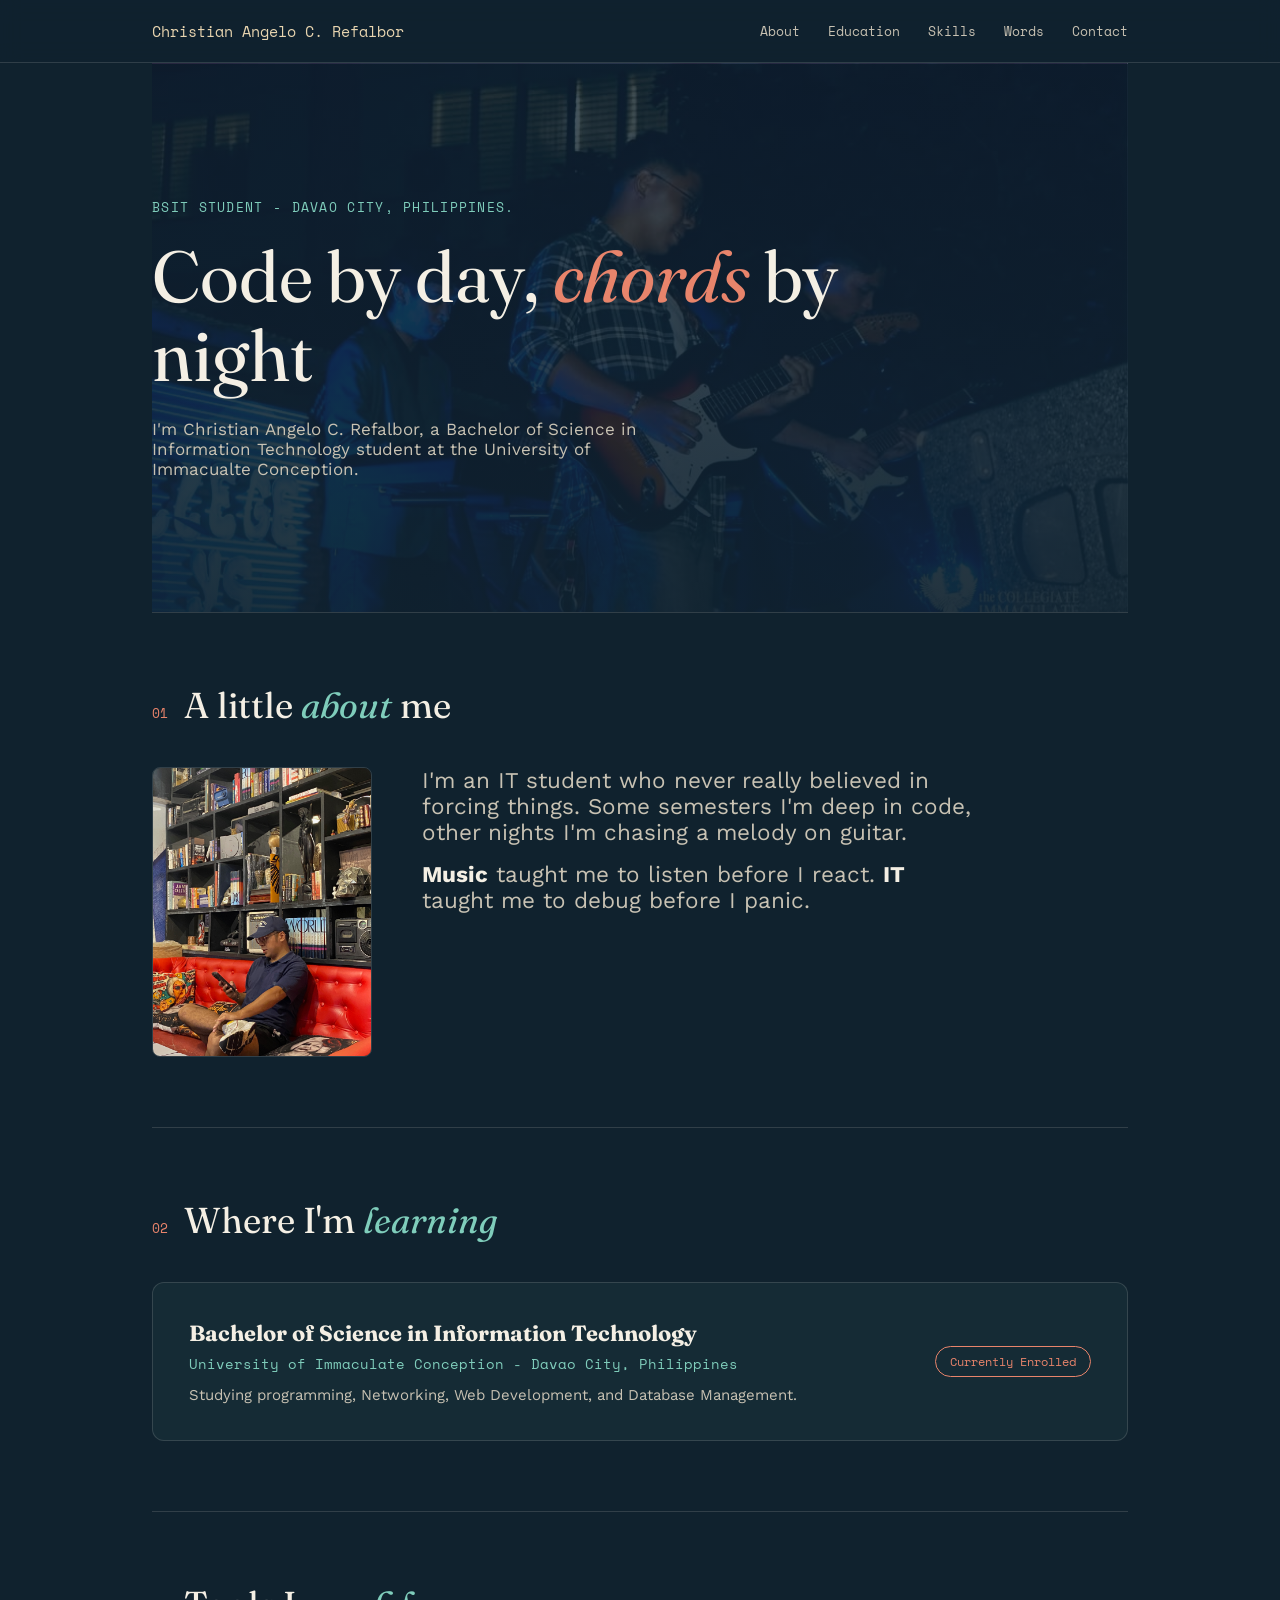
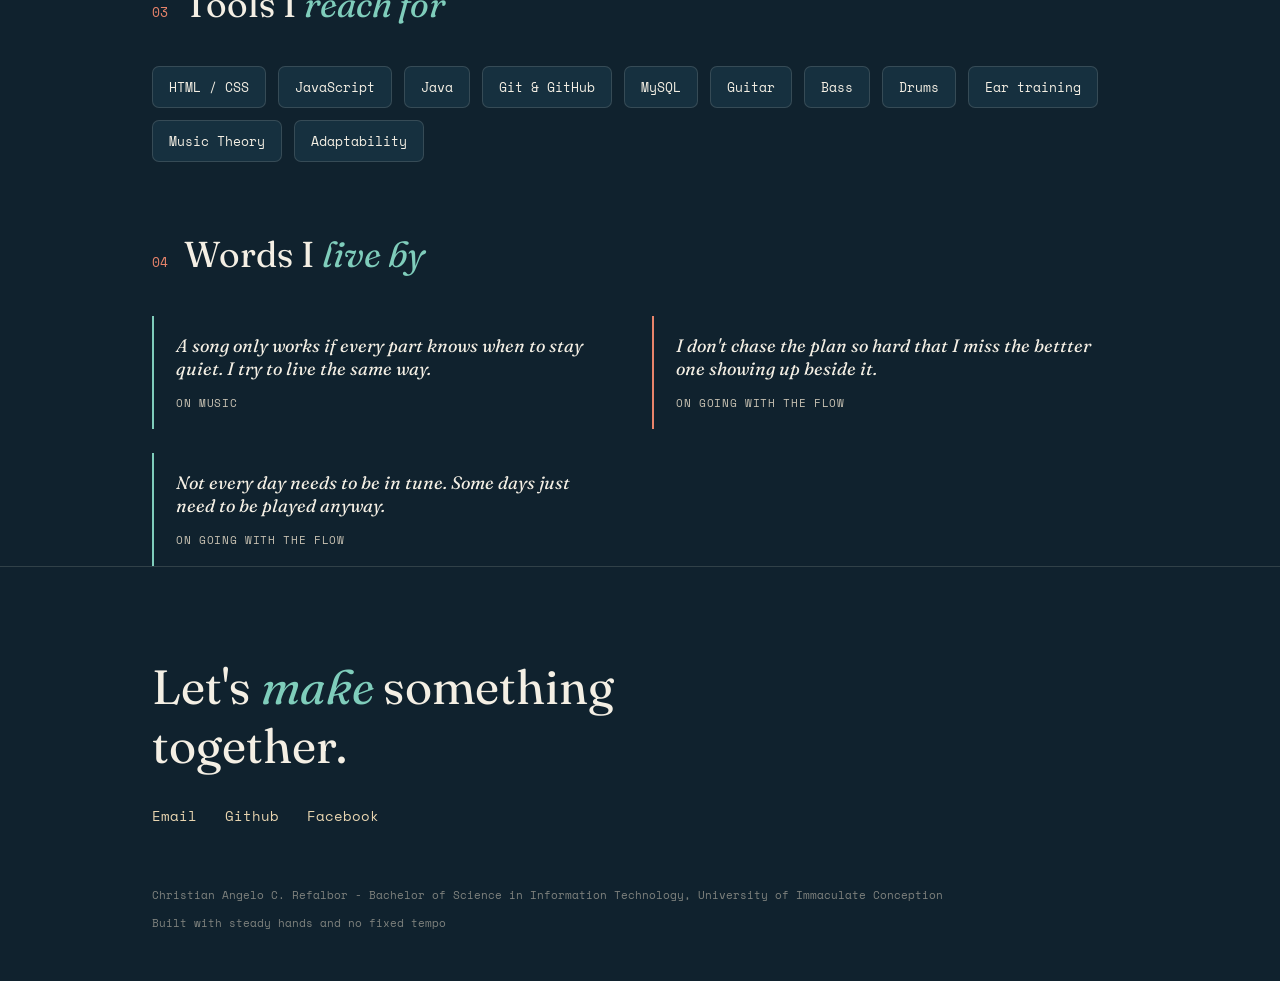
==== Portfolio/index.html @ e549c255 "edit" ====
<!DOCTYPE html>
<html lang="en">
    <head>
        <meta charset="UTF-8">
        <meta name="viewport" content="width=device-width, initial-scale=1.0">
        <title>My Portfolio</title>
        <link rel="preconnect" href="https://fonts.googleapis.com">
        <link rel="preconnect" href="https://fonts.gstatic.com" crossorigin>
        <link href="https://fonts.googleapis.com/css2?family=Fraunces:ital,opsz,wght@0,9..144,400;0,9..144,600;1,9..144,500&family=Space+Mono:wght@400;700&family=Work+Sans:wght@300;400;500;600&display=swap" rel="stylesheet">
        <link rel="stylesheet" href="style.css">
    </head>
    <body>
    <header>
        <nav>
            <div class="logo">Christian Angelo C. Refalbor</div>
            <div class="navlinks">
                <a href="#about">About</a>
                <a href="#education">Education</a>
                <a href="#skills">Skills</a>
                <a href="#words">Words</a>
                <a href="#contact">Contact</a>
            </div>
        </nav>

    </header>
    <main class="wrap">
        <section class="hero">
            <p class="eyebrow"> BSIT Student - Davao City, Philippines.</p>
            <h1> Code by day, <em>chords</em> by night</h1>
            <p class="hero-sub">I'm Christian Angelo C. Refalbor, a Bachelor of Science in Information Technology student at the University of Immacualte Conception.</p>
            </section>
            <section id="about">
                <div class="section-head">
                    <span class="section-num">01</span>
                    <h2 class="section-title">A little <em>about</em> me</h2>
                </div>
                <div class="about-grid">
                    <img class="portrait" src="images/profile.jpeg" alt="Photo of Christian">
                    <div class="about-text">
                        <p>I'm an IT student who never really believed in forcing things. Some semesters I'm deep in code, other nights I'm chasing a melody on guitar.</p>
                        <p><strong>Music</strong> taught me to listen before I react. <strong>IT</strong> taught me to debug before I panic.</p>
                    </div>
                </div>
            </section>
            <section id="education">
                <div class="section-head">
                    <span class="section-num">02</span>
                    <h2 class="section-title">Where I'm <em>learning</em></h2>
                </div>
                <div class="edu-card">
                    <div>
                        <h3> Bachelor of Science in Information Technology</h3>
                        <div class="school">University of Immaculate Conception - Davao City, Philippines</div>
                        <p> Studying programming, Networking, Web Development, and Database Management.</p>
                    </div>
                    <span class="edu-status">Currently Enrolled</span>
                </div>
            </section>
            <section id="skills">
                <div class="section-head">
                    <span class="section-num">03</span>
                    <h2 class="section-title">Tools I <em>reach for</em></h2>
                </div>
                <div class="skills">
                    <span class="skill-chip">HTML / CSS</span>
                    <span class="skill-chip">JavaScript</span>
                    <span class="skill-chip">Java</span>
                    <span class="skill-chip">Git &amp; GitHub</span>
                    <span class="skill-chip">MySQL</span>
                    <span class="skill-chip">Guitar</span>
                    <span class="skill-chip">Bass</span>
                    <span class="skill-chip">Drums</span>
                    <span class="skill-chip">Ear training</span>
                    <span class="skill-chip">Music Theory</span>
                    <span class="skill-chip">Adaptability</span>
                </div>
            </section>
            <id="words">
                <div class="section-head">
                    <span class="section-num">04</span>
                    <h2 class="section-title">Words I <em>live by</em></h2>
                </div>
                <div class="quotes-grid">
                    <div class="quote-card">
                    <p class="quote-text">A song only works if every part knows when to stay quiet. I try to live the same way.</p>
                    <span class="tag">on music</span>
                    </div>
                    <div class="quote-card">
                        <p class="quote-text"> I don't chase the plan so hard that I miss the bettter one showing up beside it.</p>
                        <span class="tag">on going with the flow</span>
                    </div>
                    <div class="quote-card">
                        <p class="quote-text">Not every day needs to be in tune. Some days just need to be played anyway.</p>
                        <span class="tag">on going with the flow</span>
                    </div>
                </div>
        </section>
    </main>
    <footer>
        <div class="wrap">
            <h2> Let's <em>make </em>something together.</h2>
            <div class="contact-links">
                <a href="mailto:crefalbor@gmail.com">Email</a>
                <a href="https://github.com/abysxian"style="_blank">Github</a>
                <a href="https://www.facebook.com/AngeloRefalbor" stlye="_blank">Facebook</a>
            </div>
            <div class="foot-bottom">
                <span> Christian Angelo C. Refalbor - Bachelor of Science in Information Technology, University of Immaculate Conception</span>
                <span> Built with steady hands and no fixed tempo</span>
            </div>
        </div>
    </footer>
    </body>
</html>
---- Portfolio/style.css ----
:root {
    --deep: #10222E;
    --seafoam: #7fcdbb;
    --sand: #e8d5b0;
    --coral: #e8846b;
    --paper: #f4efe4;
    --paper-dim: #c8c2b3;
    
    --display: 'Fraunces', serif;
    --mono: 'Space Mono', monospace;
    --body: 'Work Sans', sans-serif;
}

body {
    background: var(--deep);
    font-family: var(--body);
    color: var(--paper);
    margin: 0;
}

* {
    box-sizing: border-box;
}

h1, h2, h3, p {
    margin: 0;
}

a {
    color: inherit;
    text-decoration: none;
}

header {
    position: sticky;
    top: 0;
    z-index: 100;
    background: rgba(16, 34, 46, 0.85);
    backdrop-filter: blur(10px);
    border-bottom: 1px solid rgba(244, 239, 228, 0.14);
}

nav {
    display: flex;
    align-items: center;
    justify-content: space-between;
    padding: 20px 32px;
    max-width: 1040px;  
    margin: 0 auto;
}

.logo {
    font-family: var(--mono);
    font-size: 15px;
    color: var(--sand);
}

.navlinks {
    display:flex;
    gap: 28px;
    font-family: var(--mono);
    font-size: 13px;
}

.navlinks a{
    color: var(--paper-dim);
    transition: color 0.3s ease;
}

.navlinks a:hover {
    color: var(--seafoam);
}

.wrap {
    max-width: 1040px;
    margin: 0 auto;
    padding: 0 32px;
}

.hero {
    position: relative;
    aspect-ratio: 1920 / 1080;
    padding: 48px 0;
    background-image: url('images/background.JPG');
    background-size: cover;
    background-position: center;
    overflow: hidden;
    display: flex;
    flex-direction: column;
    justify-content: center;
}

.hero::before {
    content: '';
    position: absolute;
    inset: 0;
    background: linear-gradient(180deg, rgba(16,34,46,0.75), rgba(16,34,46,0.92));
    z-index: 0;
}

.hero > * {
    position: relative;
    z-index: 1;
}

.eyebrow {
    font-family: var(--mono);
    font-size: 13px;
    color: var(--seafoam);
    text-transform: uppercase;
    letter-spacing: 0.1em;
    margin-bottom: 20px;
}

h1 {
    font-family: var(--display);
    font-weight: 400;
    font-size: clamp(36px, 10vw, 72px);
    line-height: 1.1;
    max-width: 800px;
}

h1 em{
    font-style: italic;
    color: var(--coral);
}

.hero-sub {
    margin-top: 24px;
    max-width: 500px;
    color: var(--paper-dim);
    font-size: 17px;
}

section {
    padding: 70px 0;
    border-top: 1px solid rgba(244, 239, 228, 0.14);
}

.section-head {
    display: flex;
    align-items: baseline;
    gap: 16px;
    margin-bottom: 40px;
}

.section-num {
    font-family: var(--mono);
    font-size: 13px;
    color: var(--coral);
}

.section-title {
    font-family: var(--display);
    font-size: clamp(26px, 4vw, 36px);
    font-weight: 400;
}

.section-title em {
    font-style: italic;
    color: var(--seafoam);
}

.about-grid {
    display: grid;
    grid-template-columns: 220px 1fr;
    gap: 50px;
    align-items: start;
}

.portrait {
    width: 220px;
    height: 290px;
    border-radius: 8px;
    border: 1px solid rgba(244, 239, 228, 0.14);
    object-fit: cover;
    display: block;
}

.about-text p {
    color: var(--paper-dim);
    margin-bottom: 16px;
    max-width: 550px;
    font-size: 22.5px;
}

.about-text strong {
    color: var(--paper);
}

.edu-card {
    border: 1px solid rgba(244, 239, 228, 0.14);
    border-radius: 12px;
    padding: 36px;
    background: rgba(127, 205, 187, 0.05);
    display: grid;
    grid-template-columns: 1fr auto;
    gap: 20px;
    align-items: center;
}

.edu-card h3 {
    font-family: var(--display);
    font-size: 22px;
    margin-bottom: 6px;
}

.edu-card .school {
    font-family: var(--mono);
    font-size: 14px;
    color: var(--seafoam);
    margin-bottom: 12px;
}

.edu-card p {
    color: var(--paper-dim);
    font-size: 15px;
}

.edu-status {
    font-family: var(--mono);
    font-size: 12px;
    color: var(--coral);
    border: 1px solid var(--coral);
    border-radius: 20px;
    padding: 6px 14px;
    white-space: nowrap;
}

.skills {
    display: flex;
    flex-wrap: wrap;
    gap: 12px;
}

.skill-chip {
    font-family: var(--mono);
    font-size: 13px;
    color: var(--paper);
    border: 1px solid rgba(244, 239, 228, 0.14);
    border-radius: 7px;
    padding: 10px 16px;
    background: #16303f;
    transition: transform 0.3s ease, border-color 0.3s ease;    
}
.skill-chip:hover {
    border-color: var(--seafoam);
    transform: translateY(-2px);
}

.quotes-grid {
    display: grid;
    grid-template-columns: repeat(2,1fr);
    gap: 24px;
}

.quote-card {
    border-left: 2px solid var(--seafoam);
    padding: 18px 22px;
    border-radius: 0 10px 10px 0;
    transition: background 0.3s ease, transform 0.3s ease;
}

.quote-card:hover {
    background: rgba(244, 239, 228, 0.03);
    transform: translateX(3px);
}

.quote-card:nth-child(even) {
    border-left-color: var(--coral);
}

.quote-card .quote-text {
    font-family: var(--display);
    font-style: italic;
    font-size: 18px;
    margin-bottom: 12px;    
}

.quote-card .tag {
    font-family: var(--mono);
    font-size: 11px;
    text-transform:uppercase;
    letter-spacing: 0.06em;
    color: var(--paper-dim);
}

footer {
    padding: 90px 0 50px;
    border-top: 1px solid rgba(244,293,228,0.14);
}

footer h2 {
    font-family: var(--display);
    font-size: clamp(28px, 5vw, 48px);
    font-weight: 400;
    max-width: 600px;
    margin-bottom: 30px;
}

footer h2 em {
    font-style: italic;
    color: var(--seafoam);
}

.contact-links {
    display: flex;
    gap: 28px;
    flex-wrap: wrap;
    font-family: var(--mono);
    font-size: 14px;
    margin-bottom: 60px;
}

.contact-links a {
    color: var(--sand);
    border-bottom: 1px solid transparent;
    transition: border-color 0.3s ease, color 0.3s ease;
}

.contact-links a:hover {
    color: var(--coral);
    border-color: var(--coral);
}

.foot-bottom {
    display: flex;
    justify-content: space-between;
    flex-wrap: wrap;
    gap: 12px;
    font-family: var(--mono);
    font-size: 11px;
    color: var(--paper-dim);
    opacity: 0.6;
}

.wave-thread {
    position: fixed;
    top: 0;
    left: 0;
    width: 100%;
    height: 100%;
    pointer-events: none;
    z-index: 0;
    opacity: 0.5;
}

.wave-thread svg {
    width: 100%;
    height: 100%;
}

.wave-thread path {
    fill: none;
    stroke: var(--seafoam);
    stroke-width: 1;
    stroke-opacity: 0.25;
    stroke-dasharray: 8 10;
    animation: drift 40s linear infinite;
}

@keyframes drift {
    0% { stroke-dashoffset: 0; }
    100% { stroke-dashoffset: 1000; }
}

@media (prefers-reduced-motion: reduce) {
    .wave-thread path { animation: none; }
}
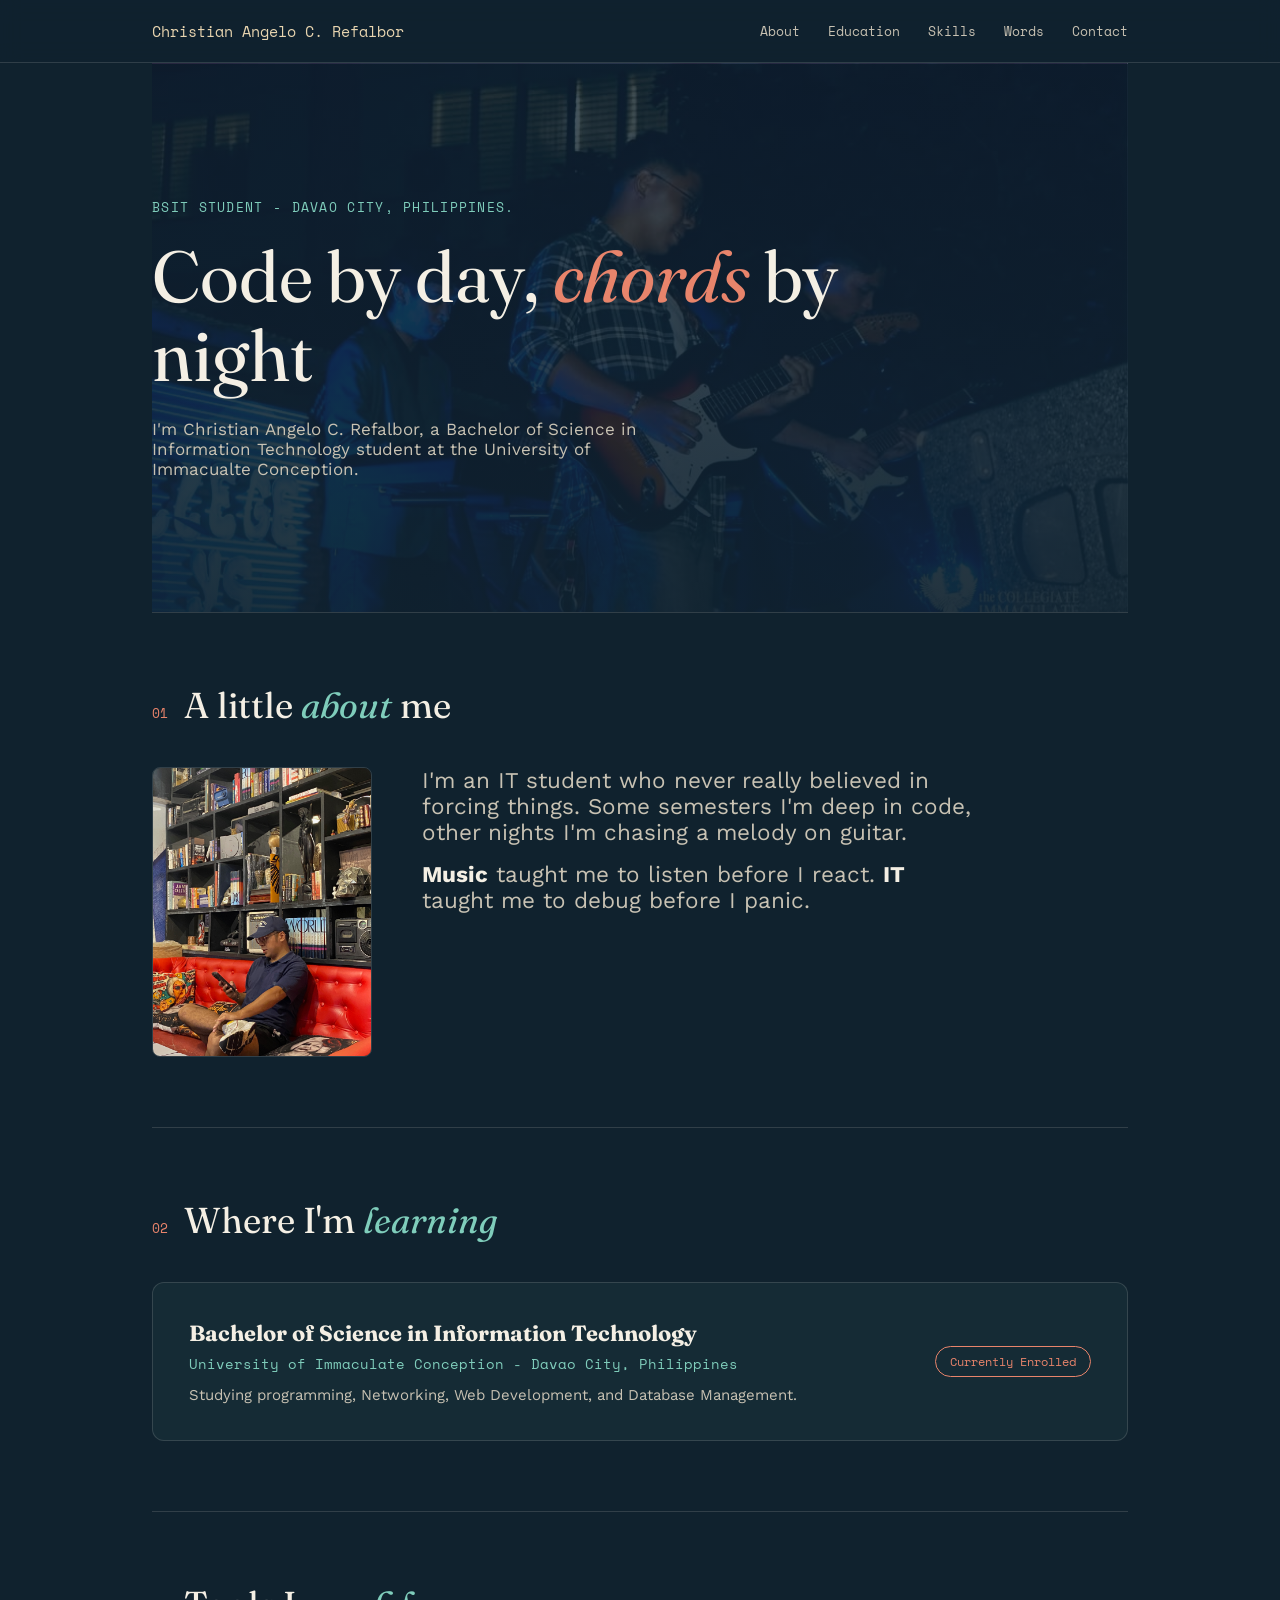
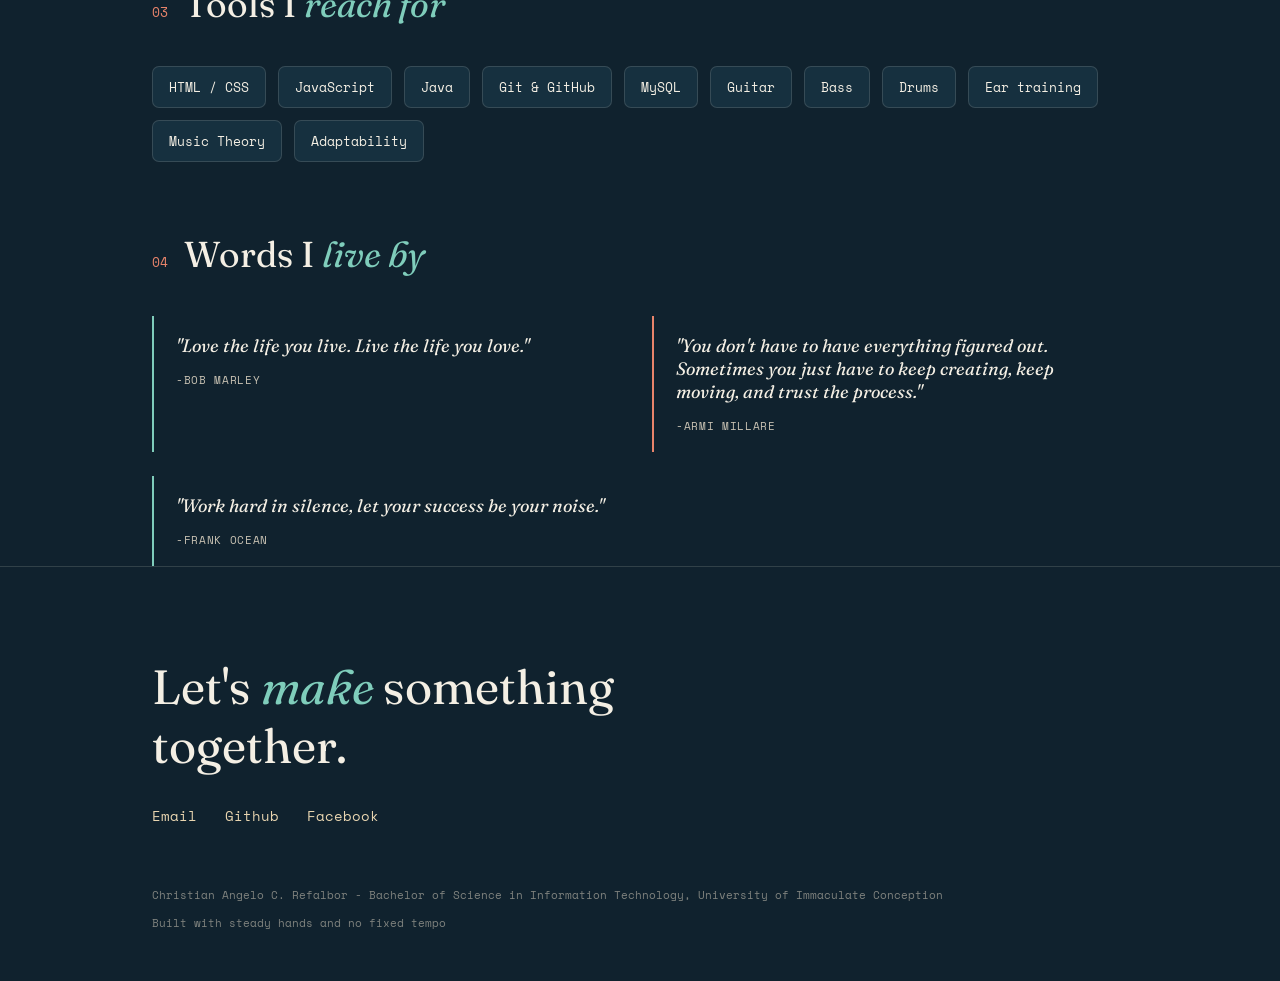
==== commit 0b9b586e: "new" ====
--- a/Portfolio/index.html
+++ b/Portfolio/index.html
@@ -82,16 +82,16 @@
                 </div>
                 <div class="quotes-grid">
                     <div class="quote-card">
-                    <p class="quote-text">A song only works if every part knows when to stay quiet. I try to live the same way.</p>
-                    <span class="tag">on music</span>
+                    <p class="quote-text">"Love the life you live. Live the life you love."</p>
+                    <span class="tag">-Bob Marley</span>
                     </div>
                     <div class="quote-card">
-                        <p class="quote-text"> I don't chase the plan so hard that I miss the bettter one showing up beside it.</p>
-                        <span class="tag">on going with the flow</span>
+                        <p class="quote-text">"You don't have to have everything figured out. Sometimes you just have to keep creating, keep moving, and trust the process."</p>
+                        <span class="tag">-Armi Millare</span>
                     </div>
                     <div class="quote-card">
-                        <p class="quote-text">Not every day needs to be in tune. Some days just need to be played anyway.</p>
-                        <span class="tag">on going with the flow</span>
+                        <p class="quote-text">"Work hard in silence, let your success be your noise."</p>
+                        <span class="tag">-Frank ocean</span>
                     </div>
                 </div>
         </section>
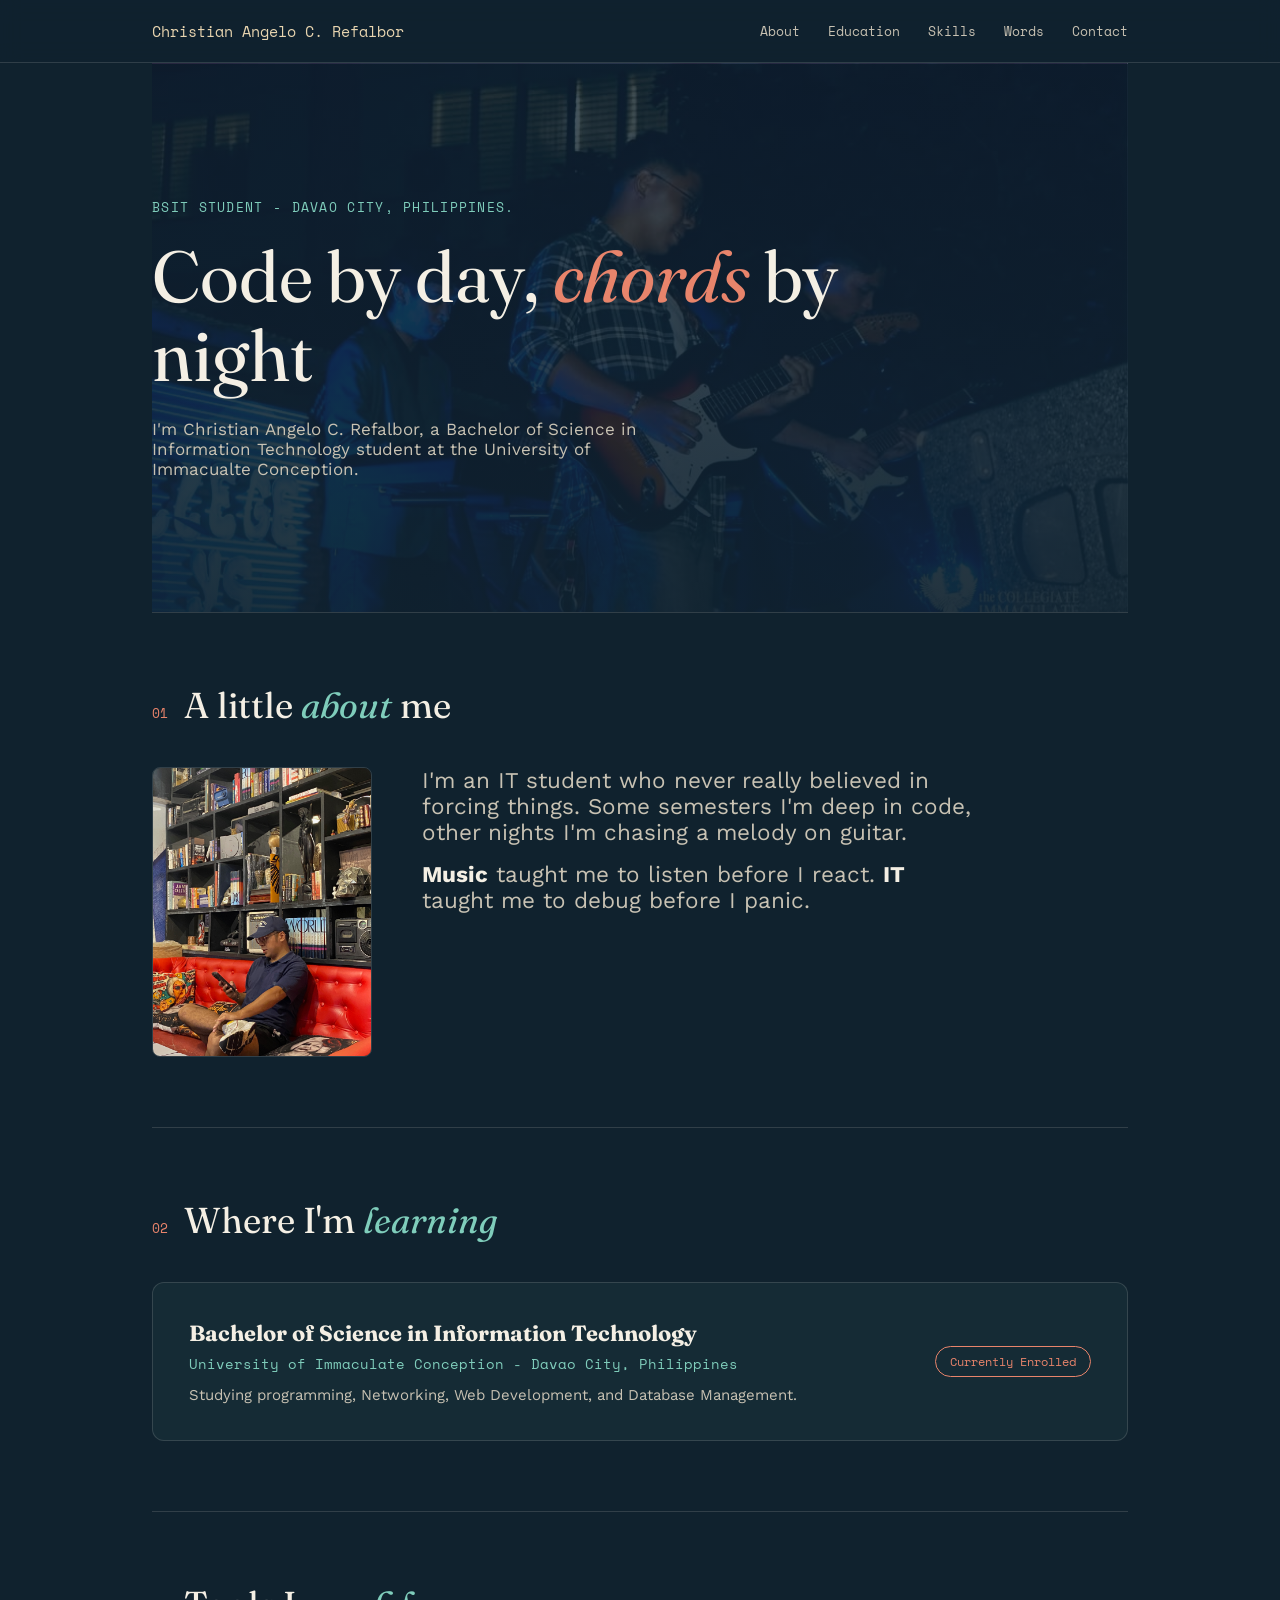
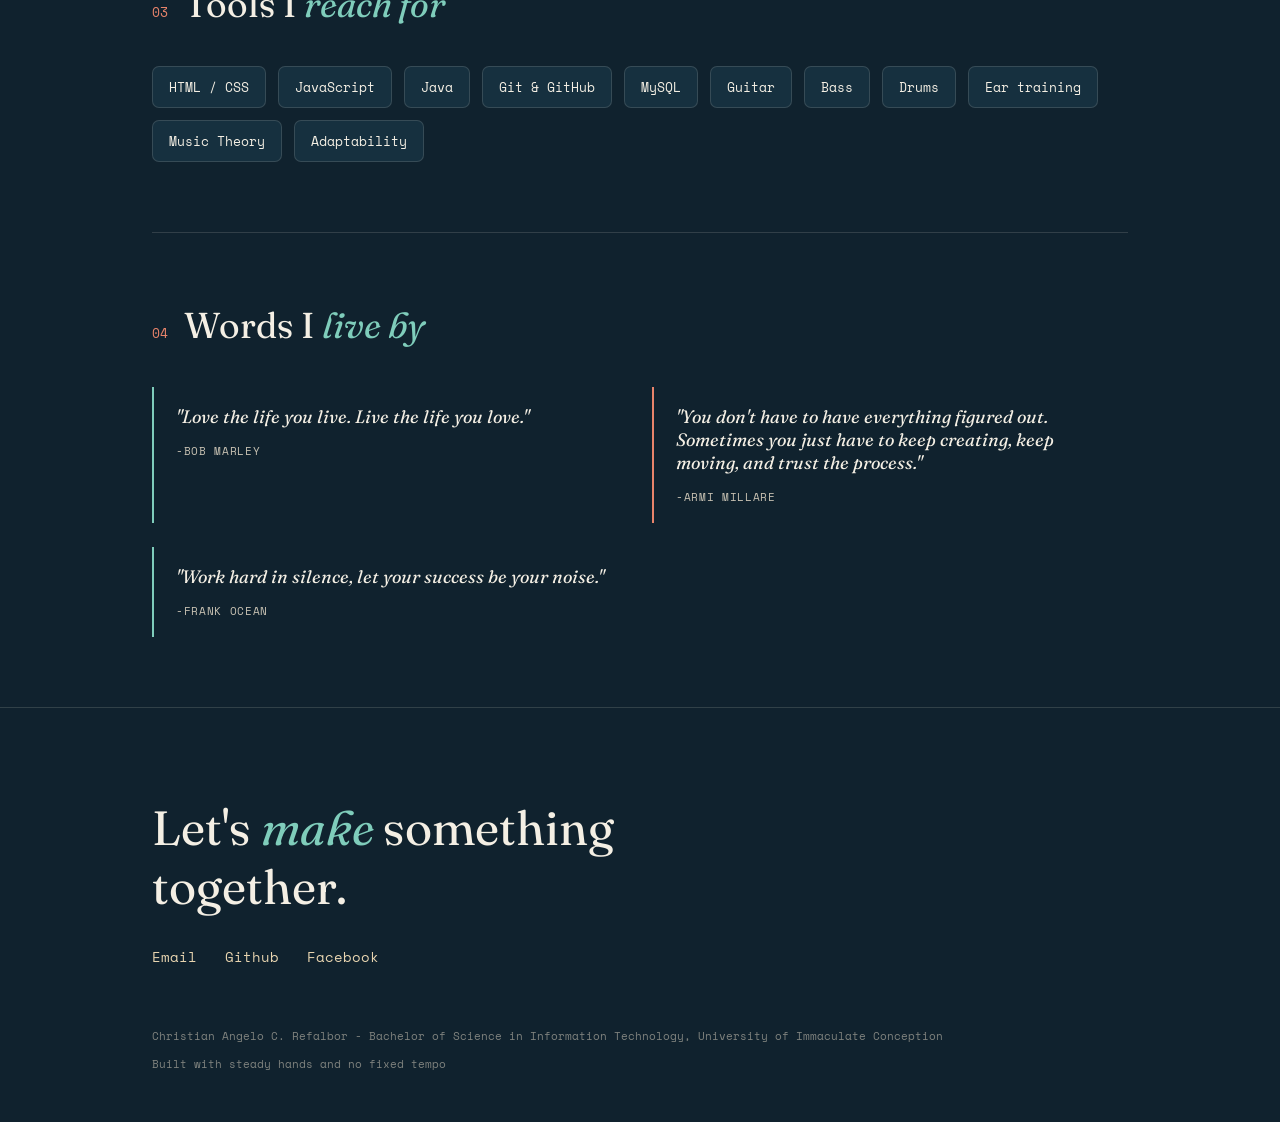
==== commit 59acb6a0: "me" ====
--- a/Portfolio/index.html
+++ b/Portfolio/index.html
@@ -75,7 +75,7 @@
                     <span class="skill-chip">Adaptability</span>
                 </div>
             </section>
-            <id="words">
+            <section id="words">
                 <div class="section-head">
                     <span class="section-num">04</span>
                     <h2 class="section-title">Words I <em>live by</em></h2>
--- a/Portfolio/style.css
+++ b/Portfolio/style.css
@@ -366,4 +366,15 @@
 
 @media (prefers-reduced-motion: reduce) {
     .wave-thread path { animation: none; }
+}
+
+@media (max-width: 640px) {
+    .about-grid {
+        grid-template-columns: 1fr;
+    }
+
+    .portrait {
+        width: 160px;
+        height: 210px;
+    }
 }
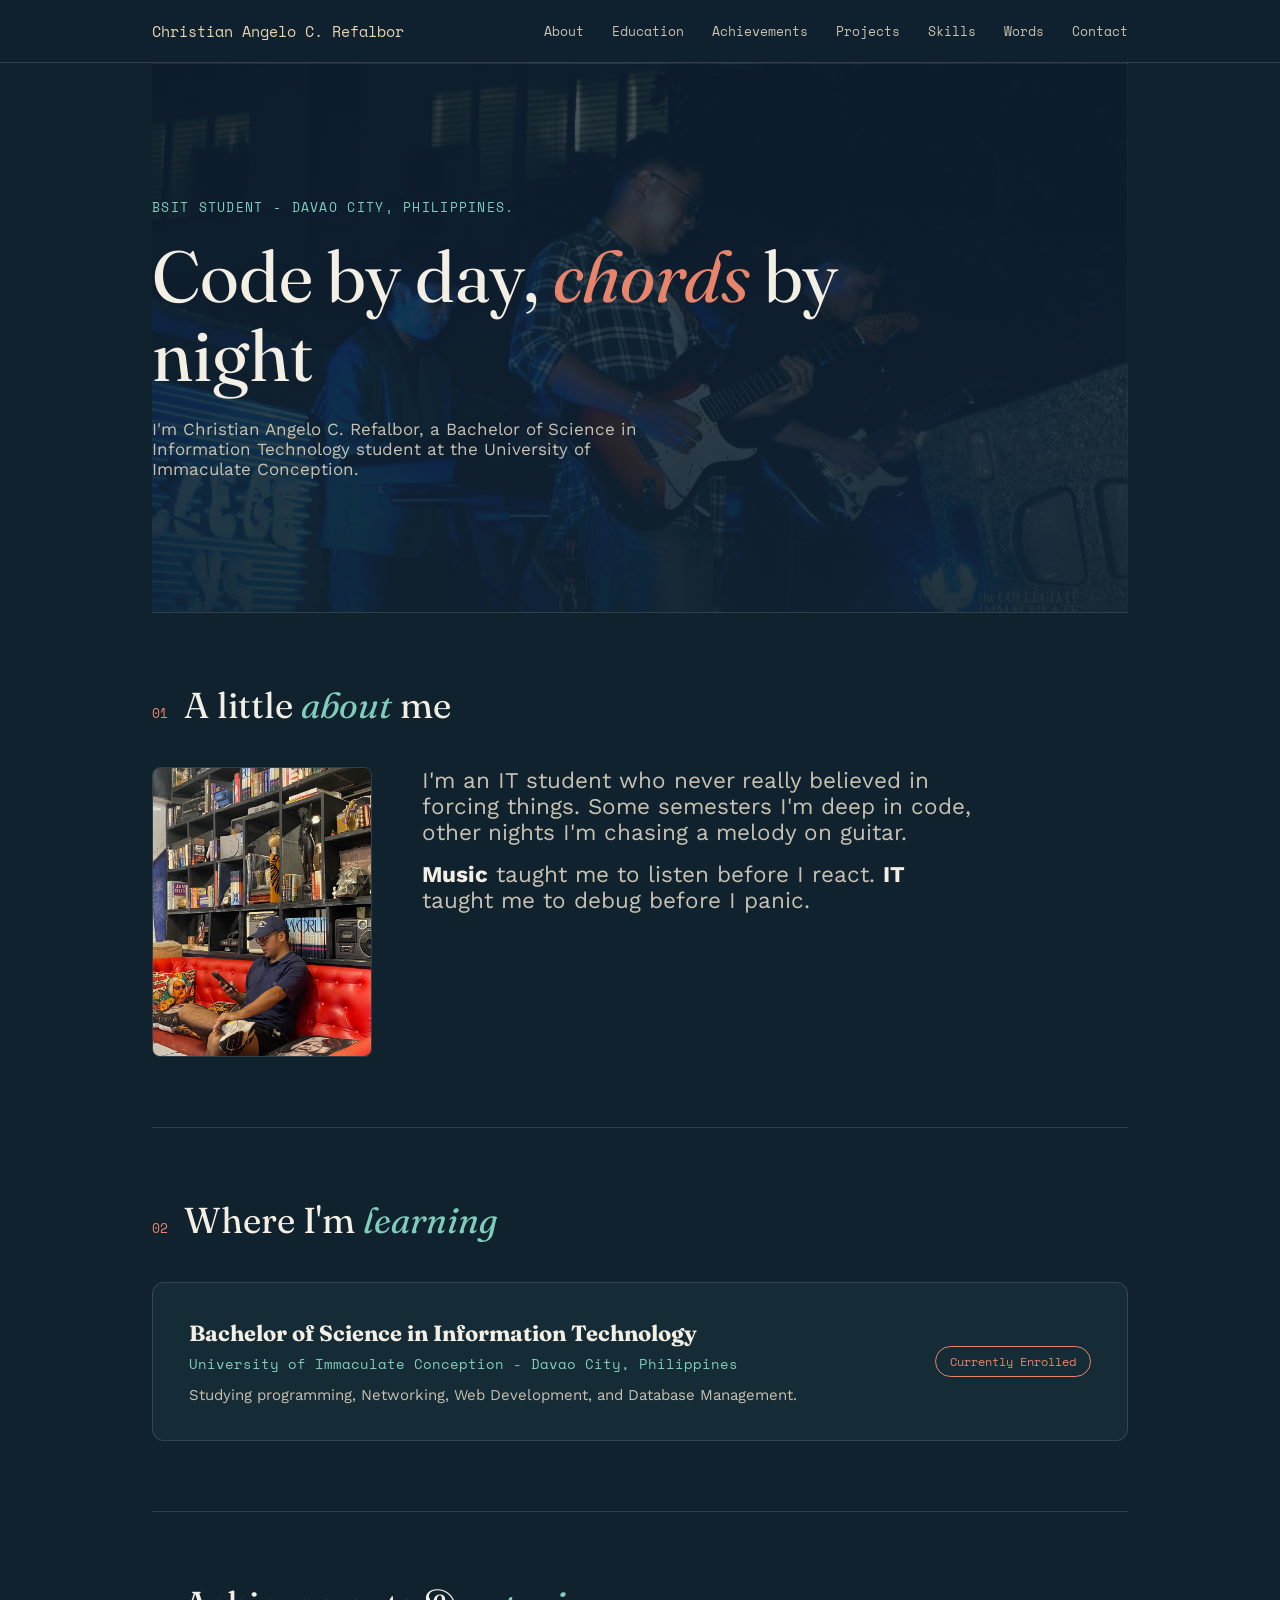
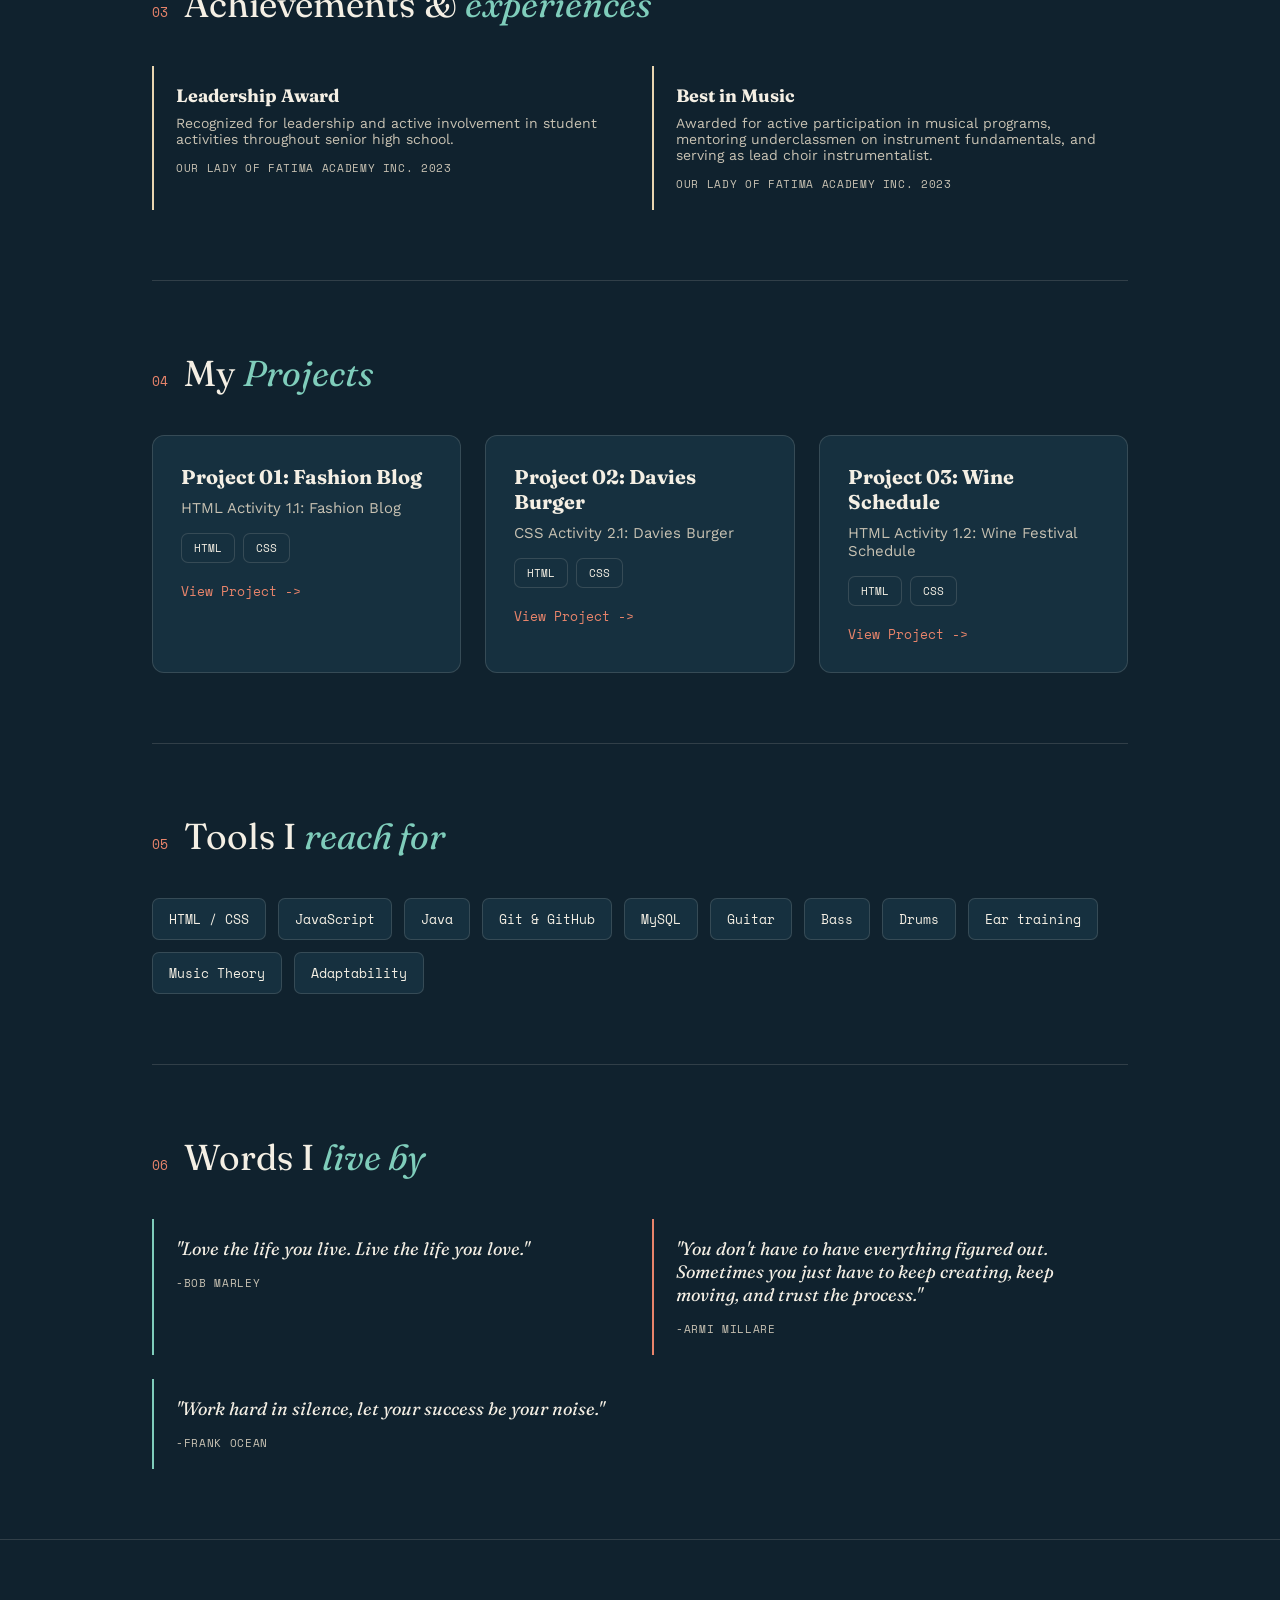
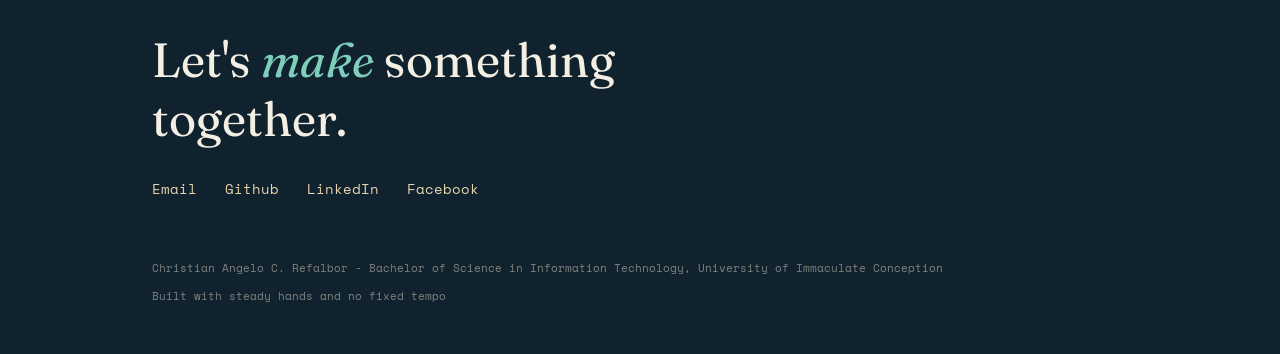
==== commit ff001408: "updated" ====
--- a/Portfolio/index.html
+++ b/Portfolio/index.html
@@ -10,105 +10,176 @@
         <link rel="stylesheet" href="style.css">
     </head>
     <body>
+</div>
     <header>
         <nav>
             <div class="logo">Christian Angelo C. Refalbor</div>
             <div class="navlinks">
                 <a href="#about">About</a>
                 <a href="#education">Education</a>
+                <a href="#achievements">Achievements</a>
+                <a href="#projects">Projects</a>
                 <a href="#skills">Skills</a>
                 <a href="#words">Words</a>
                 <a href="#contact">Contact</a>
             </div>
         </nav>
+    </header>
 
-    </header>
     <main class="wrap">
+
         <section class="hero">
-            <p class="eyebrow"> BSIT Student - Davao City, Philippines.</p>
-            <h1> Code by day, <em>chords</em> by night</h1>
-            <p class="hero-sub">I'm Christian Angelo C. Refalbor, a Bachelor of Science in Information Technology student at the University of Immacualte Conception.</p>
-            </section>
-            <section id="about">
-                <div class="section-head">
-                    <span class="section-num">01</span>
-                    <h2 class="section-title">A little <em>about</em> me</h2>
+            <p class="eyebrow">BSIT Student - Davao City, Philippines.</p>
+            <h1>Code by day, <em>chords</em> by night</h1>
+            <p class="hero-sub">I'm Christian Angelo C. Refalbor, a Bachelor of Science in Information Technology student at the University of Immaculate Conception.</p>
+        </section>
+
+        <section id="about">
+            <div class="section-head">
+                <span class="section-num">01</span>
+                <h2 class="section-title">A little <em>about</em> me</h2>
+            </div>
+            <div class="about-grid">
+                <img class="portrait" src="images/profile.jpeg" alt="Photo of Christian Angelo C. Refalbor">
+                <div class="about-text">
+                    <p>I'm an IT student who never really believed in forcing things. Some semesters I'm deep in code, other nights I'm chasing a melody on guitar.</p>
+                    <p><strong>Music</strong> taught me to listen before I react. <strong>IT</strong> taught me to debug before I panic.</p>
                 </div>
-                <div class="about-grid">
-                    <img class="portrait" src="images/profile.jpeg" alt="Photo of Christian">
-                    <div class="about-text">
-                        <p>I'm an IT student who never really believed in forcing things. Some semesters I'm deep in code, other nights I'm chasing a melody on guitar.</p>
-                        <p><strong>Music</strong> taught me to listen before I react. <strong>IT</strong> taught me to debug before I panic.</p>
+            </div>
+        </section>
+
+        <section id="education">
+            <div class="section-head">
+                <span class="section-num">02</span>
+                <h2 class="section-title">Where I'm <em>learning</em></h2>
+            </div>
+            <div class="edu-card">
+                <div>
+                    <h3>Bachelor of Science in Information Technology</h3>
+                    <div class="school">University of Immaculate Conception - Davao City, Philippines</div>
+                    <p>Studying programming, Networking, Web Development, and Database Management.</p>
+                </div>
+                <span class="edu-status">Currently Enrolled</span>
+            </div>
+        </section>
+
+        
+        <section id="achievements">
+            <div class="section-head">
+                <span class="section-num">03</span>
+                <h2 class="section-title">Achievements &amp; <em>experiences</em></h2>
+            </div>
+            <div class="achievements-grid">
+                <div class="achievement-card">
+                    <h3>Leadership Award</h3>
+                    <p>Recognized for leadership and active involvement in student activities throughout senior high school.</p>
+                    <span class="tag">Our Lady of Fatima Academy Inc. 2023</span>
+                </div>
+                <div class="achievement-card">
+                    <h3>Best in Music</h3>
+                    <p>Awarded for active participation in musical programs, mentoring underclassmen on instrument fundamentals, and serving as lead choir instrumentalist.</p>
+                    <span class="tag">Our Lady of Fatima Academy Inc. 2023</span>
+                </div>
+            </div>
+        </section>
+
+        <section id="projects">
+            <div class="section-head">
+                <span class="section-num">04</span>
+                <h2 class="section-title">My <em>Projects</em></h2>
+            </div>
+            <div class="project-grid">
+                <div class="project-card">
+                    <h3>Project 01: Fashion Blog</h3>
+                    <p>HTML Activity 1.1: Fashion Blog</p>
+                    <div class="project-tags">
+                        <span class="skill-chip">HTML</span>
+                        <span class="skill-chip">CSS</span>
                     </div>
+                    <a class="project-link" href="https://abysxian.github.io/Activity1_fashionBlog/fashionBlog.html" target="_blank" rel="noopener noreferrer">View Project -></a>
                 </div>
-            </section>
-            <section id="education">
-                <div class="section-head">
-                    <span class="section-num">02</span>
-                    <h2 class="section-title">Where I'm <em>learning</em></h2>
+
+                <div class="project-card">
+                    <h3>Project 02: Davies Burger</h3>
+                    <p>CSS Activity 2.1: Davies Burger</p>
+                    <div class="project-tags">
+                        <span class="skill-chip">HTML</span>
+                        <span class="skill-chip">CSS</span>
+                    </div>
+                    <a class="project-link" href="https://abysxian.github.io/Refalbor_DaviesBurger/index.html" target="_blank" rel="noopener noreferrer">View Project -></a>
                 </div>
-                <div class="edu-card">
-                    <div>
-                        <h3> Bachelor of Science in Information Technology</h3>
-                        <div class="school">University of Immaculate Conception - Davao City, Philippines</div>
-                        <p> Studying programming, Networking, Web Development, and Database Management.</p>
+
+                <div class="project-card">
+                    <h3>Project 03: Wine Schedule</h3>
+                    <p>HTML Activity 1.2: Wine Festival Schedule</p>
+                    <div class="project-tags">
+                        <span class="skill-chip">HTML</span>
+                        <span class="skill-chip">CSS</span>
                     </div>
-                    <span class="edu-status">Currently Enrolled</span>
+                    <a class="project-link" href="https://abysxian.github.io/Refalbor_wineFestival/wineFestival.html" target="_blank" rel="noopener noreferrer">View Project -></a>
                 </div>
-            </section>
-            <section id="skills">
-                <div class="section-head">
-                    <span class="section-num">03</span>
-                    <h2 class="section-title">Tools I <em>reach for</em></h2>
-                </div>
-                <div class="skills">
-                    <span class="skill-chip">HTML / CSS</span>
-                    <span class="skill-chip">JavaScript</span>
-                    <span class="skill-chip">Java</span>
-                    <span class="skill-chip">Git &amp; GitHub</span>
-                    <span class="skill-chip">MySQL</span>
-                    <span class="skill-chip">Guitar</span>
-                    <span class="skill-chip">Bass</span>
-                    <span class="skill-chip">Drums</span>
-                    <span class="skill-chip">Ear training</span>
-                    <span class="skill-chip">Music Theory</span>
-                    <span class="skill-chip">Adaptability</span>
-                </div>
-            </section>
-            <section id="words">
-                <div class="section-head">
-                    <span class="section-num">04</span>
-                    <h2 class="section-title">Words I <em>live by</em></h2>
-                </div>
-                <div class="quotes-grid">
-                    <div class="quote-card">
+            </div>
+        </section>
+
+        <section id="skills">
+            <div class="section-head">
+                <span class="section-num">05</span>
+                <h2 class="section-title">Tools I <em>reach for</em></h2>
+            </div>
+            <div class="skills">
+                <span class="skill-chip">HTML / CSS</span>
+                <span class="skill-chip">JavaScript</span>
+                <span class="skill-chip">Java</span>
+                <span class="skill-chip">Git &amp; GitHub</span>
+                <span class="skill-chip">MySQL</span>
+                <span class="skill-chip">Guitar</span>
+                <span class="skill-chip">Bass</span>
+                <span class="skill-chip">Drums</span>
+                <span class="skill-chip">Ear training</span>
+                <span class="skill-chip">Music Theory</span>
+                <span class="skill-chip">Adaptability</span>
+            </div>
+        </section>
+
+        <section id="words">
+            <div class="section-head">
+                <span class="section-num">06</span>
+                <h2 class="section-title">Words I <em>live by</em></h2>
+            </div>
+            <div class="quotes-grid">
+                <div class="quote-card">
                     <p class="quote-text">"Love the life you live. Live the life you love."</p>
                     <span class="tag">-Bob Marley</span>
-                    </div>
-                    <div class="quote-card">
-                        <p class="quote-text">"You don't have to have everything figured out. Sometimes you just have to keep creating, keep moving, and trust the process."</p>
-                        <span class="tag">-Armi Millare</span>
-                    </div>
-                    <div class="quote-card">
-                        <p class="quote-text">"Work hard in silence, let your success be your noise."</p>
-                        <span class="tag">-Frank ocean</span>
-                    </div>
                 </div>
+                <div class="quote-card">
+                    <p class="quote-text">"You don't have to have everything figured out. Sometimes you just have to keep creating, keep moving, and trust the process."</p>
+                    <span class="tag">-Armi Millare</span>
+                </div>
+                <div class="quote-card">
+                    <p class="quote-text">"Work hard in silence, let your success be your noise."</p>
+                    <span class="tag">-Frank Ocean</span>
+                </div>
+            </div>
         </section>
+
     </main>
-    <footer>
+
+    <footer id="contact">
         <div class="wrap">
-            <h2> Let's <em>make </em>something together.</h2>
+            <h2>Let's <em>make</em> something together.</h2>
             <div class="contact-links">
                 <a href="mailto:crefalbor@gmail.com">Email</a>
-                <a href="https://github.com/abysxian"style="_blank">Github</a>
-                <a href="https://www.facebook.com/AngeloRefalbor" stlye="_blank">Facebook</a>
+                <a href="https://github.com/abysxian" target="_blank" rel="noopener noreferrer">Github</a>
+                <!-- TODO: replace # with your real LinkedIn profile URL -->
+                <a href="www.linkedin.com/in/christian-angelo-c-refalbor-99a381428" target="_blank" rel="noopener noreferrer">LinkedIn</a>
+                <a href="https://www.facebook.com/AngeloRefalbor" target="_blank" rel="noopener noreferrer">Facebook</a>
             </div>
             <div class="foot-bottom">
-                <span> Christian Angelo C. Refalbor - Bachelor of Science in Information Technology, University of Immaculate Conception</span>
-                <span> Built with steady hands and no fixed tempo</span>
+                <span>Christian Angelo C. Refalbor - Bachelor of Science in Information Technology, University of Immaculate Conception</span>
+                <span>Built with steady hands and no fixed tempo</span>
             </div>
         </div>
     </footer>
+
     </body>
 </html>
--- a/Portfolio/style.css
+++ b/Portfolio/style.css
@@ -5,10 +5,14 @@
     --coral: #e8846b;
     --paper: #f4efe4;
     --paper-dim: #c8c2b3;
-    
+
     --display: 'Fraunces', serif;
     --mono: 'Space Mono', monospace;
     --body: 'Work Sans', sans-serif;
+}
+
+html {
+    scroll-behavior: smooth;
 }
 
 body {
@@ -45,7 +49,7 @@
     align-items: center;
     justify-content: space-between;
     padding: 20px 32px;
-    max-width: 1040px;  
+    max-width: 1040px;
     margin: 0 auto;
 }
 
@@ -56,13 +60,13 @@
 }
 
 .navlinks {
-    display:flex;
+    display: flex;
     gap: 28px;
     font-family: var(--mono);
     font-size: 13px;
 }
 
-.navlinks a{
+.navlinks a {
     color: var(--paper-dim);
     transition: color 0.3s ease;
 }
@@ -101,6 +105,16 @@
 .hero > * {
     position: relative;
     z-index: 1;
+    animation: load-in 0.9s ease both;
+}
+
+.hero .eyebrow  { animation-delay: 0.1s; }
+.hero h1        { animation-delay: 0.25s; }
+.hero .hero-sub { animation-delay: 0.45s; }
+
+@keyframes load-in {
+    from { opacity: 0; transform: translateY(20px); }
+    to   { opacity: 1; transform: translateY(0); }
 }
 
 .eyebrow {
@@ -120,7 +134,7 @@
     max-width: 800px;
 }
 
-h1 em{
+h1 em {
     font-style: italic;
     color: var(--coral);
 }
@@ -135,6 +149,7 @@
 section {
     padding: 70px 0;
     border-top: 1px solid rgba(244, 239, 228, 0.14);
+    scroll-margin-top: 80px;
 }
 
 .section-head {
@@ -161,6 +176,7 @@
     color: var(--seafoam);
 }
 
+/* ---------- ABOUT ---------- */
 .about-grid {
     display: grid;
     grid-template-columns: 220px 1fr;
@@ -188,6 +204,7 @@
     color: var(--paper);
 }
 
+/* ---------- EDUCATION ---------- */
 .edu-card {
     border: 1px solid rgba(244, 239, 228, 0.14);
     border-radius: 12px;
@@ -227,6 +244,102 @@
     white-space: nowrap;
 }
 
+/* ---------- ACHIEVEMENTS ---------- */
+.achievements-grid {
+    display: grid;
+    grid-template-columns: repeat(auto-fit, minmax(240px, 1fr));
+    gap: 24px;
+}
+
+.achievement-card {
+    border-left: 2px solid var(--sand);
+    padding: 18px 22px;
+    border-radius: 0 10px 10px 0;
+    transition: background 0.3s ease, transform 0.3s ease;
+}
+
+.achievement-card:hover {
+    background: rgba(244, 239, 228, 0.03);
+    transform: translateX(3px);
+}
+
+.achievement-card h3 {
+    font-family: var(--display);
+    font-size: 18px;
+    margin-bottom: 8px;
+}
+
+.achievement-card p {
+    color: var(--paper-dim);
+    font-size: 14px;
+    margin-bottom: 10px;
+}
+
+.achievement-card .tag {
+    font-family: var(--mono);
+    font-size: 11px;
+    text-transform: uppercase;
+    letter-spacing: 0.06em;
+    color: var(--paper-dim);
+}
+
+/* ---------- PROJECTS ---------- */
+.project-grid {
+    display: grid;
+    grid-template-columns: repeat(auto-fit, minmax(280px, 1fr));
+    gap: 24px;
+}
+
+.project-card {
+    border: 1px solid rgba(244, 239, 228, 0.14);
+    border-radius: 12px;
+    padding: 28px;
+    background: #16303f;
+    transition: transform 0.3s ease, border-color 0.3s ease;
+}
+
+.project-card:hover {
+    transform: translateY(-4px);
+    border-color: var(--seafoam);
+}
+
+.project-card h3 {
+    font-family: var(--display);
+    font-size: 20px;
+    margin-bottom: 10px;
+}
+
+.project-card p {
+    color: var(--paper-dim);
+    font-size: 15px;
+    margin-bottom: 16px;
+}
+
+.project-tags {
+    display: flex;
+    flex-wrap: wrap;
+    gap: 8px;
+    margin-bottom: 18px;
+}
+
+.project-tags .skill-chip {
+    padding: 6px 12px;
+    font-size: 11px;
+}
+
+.project-link {
+    font-family: var(--mono);
+    font-size: 13px;
+    color: var(--coral);
+    border-bottom: 1px solid transparent;
+    transition: border-color 0.3s ease;
+}
+
+.project-link:hover {
+    border-color: var(--coral);
+}
+
+/* ---------- SKILLS ---------- */
 .skills {
     display: flex;
     flex-wrap: wrap;
@@ -241,16 +354,18 @@
     border-radius: 7px;
     padding: 10px 16px;
     background: #16303f;
-    transition: transform 0.3s ease, border-color 0.3s ease;    
-}
+    transition: transform 0.3s ease, border-color 0.3s ease;
+}
+
 .skill-chip:hover {
     border-color: var(--seafoam);
     transform: translateY(-2px);
 }
 
+/* ---------- QUOTES ---------- */
 .quotes-grid {
     display: grid;
-    grid-template-columns: repeat(2,1fr);
+    grid-template-columns: repeat(2, 1fr);
     gap: 24px;
 }
 
@@ -274,20 +389,22 @@
     font-family: var(--display);
     font-style: italic;
     font-size: 18px;
-    margin-bottom: 12px;    
+    margin-bottom: 12px;
 }
 
 .quote-card .tag {
     font-family: var(--mono);
     font-size: 11px;
-    text-transform:uppercase;
+    text-transform: uppercase;
     letter-spacing: 0.06em;
     color: var(--paper-dim);
 }
 
+/* ---------- FOOTER ---------- */
 footer {
     padding: 90px 0 50px;
-    border-top: 1px solid rgba(244,293,228,0.14);
+    border-top: 1px solid rgba(244, 239, 228, 0.14);
+    scroll-margin-top: 80px;
 }
 
 footer h2 {
@@ -334,38 +451,33 @@
     opacity: 0.6;
 }
 
-.wave-thread {
-    position: fixed;
-    top: 0;
-    left: 0;
-    width: 100%;
-    height: 100%;
-    pointer-events: none;
-    z-index: 0;
-    opacity: 0.5;
-}
-
-.wave-thread svg {
-    width: 100%;
-    height: 100%;
-}
-
-.wave-thread path {
-    fill: none;
-    stroke: var(--seafoam);
-    stroke-width: 1;
-    stroke-opacity: 0.25;
-    stroke-dasharray: 8 10;
-    animation: drift 40s linear infinite;
-}
-
-@keyframes drift {
-    0% { stroke-dashoffset: 0; }
-    100% { stroke-dashoffset: 1000; }
-}
 
 @media (prefers-reduced-motion: reduce) {
-    .wave-thread path { animation: none; }
+    .hero > * { animation: none; opacity: 1; transform: none; }
+}
+
+/* ---------- MOBILE RESPONSIVENESS ---------- */
+@media (max-width: 768px) {
+    .navlinks {
+        gap: 14px;
+        font-size: 11px;
+        flex-wrap: wrap;
+    }
+
+    nav {
+        flex-direction: column;
+        align-items: flex-start;
+        gap: 12px;
+    }
+
+    .quotes-grid {
+        grid-template-columns: 1fr;
+    }
+
+    .edu-card {
+        grid-template-columns: 1fr;
+        justify-items: start;
+    }
 }
 
 @media (max-width: 640px) {
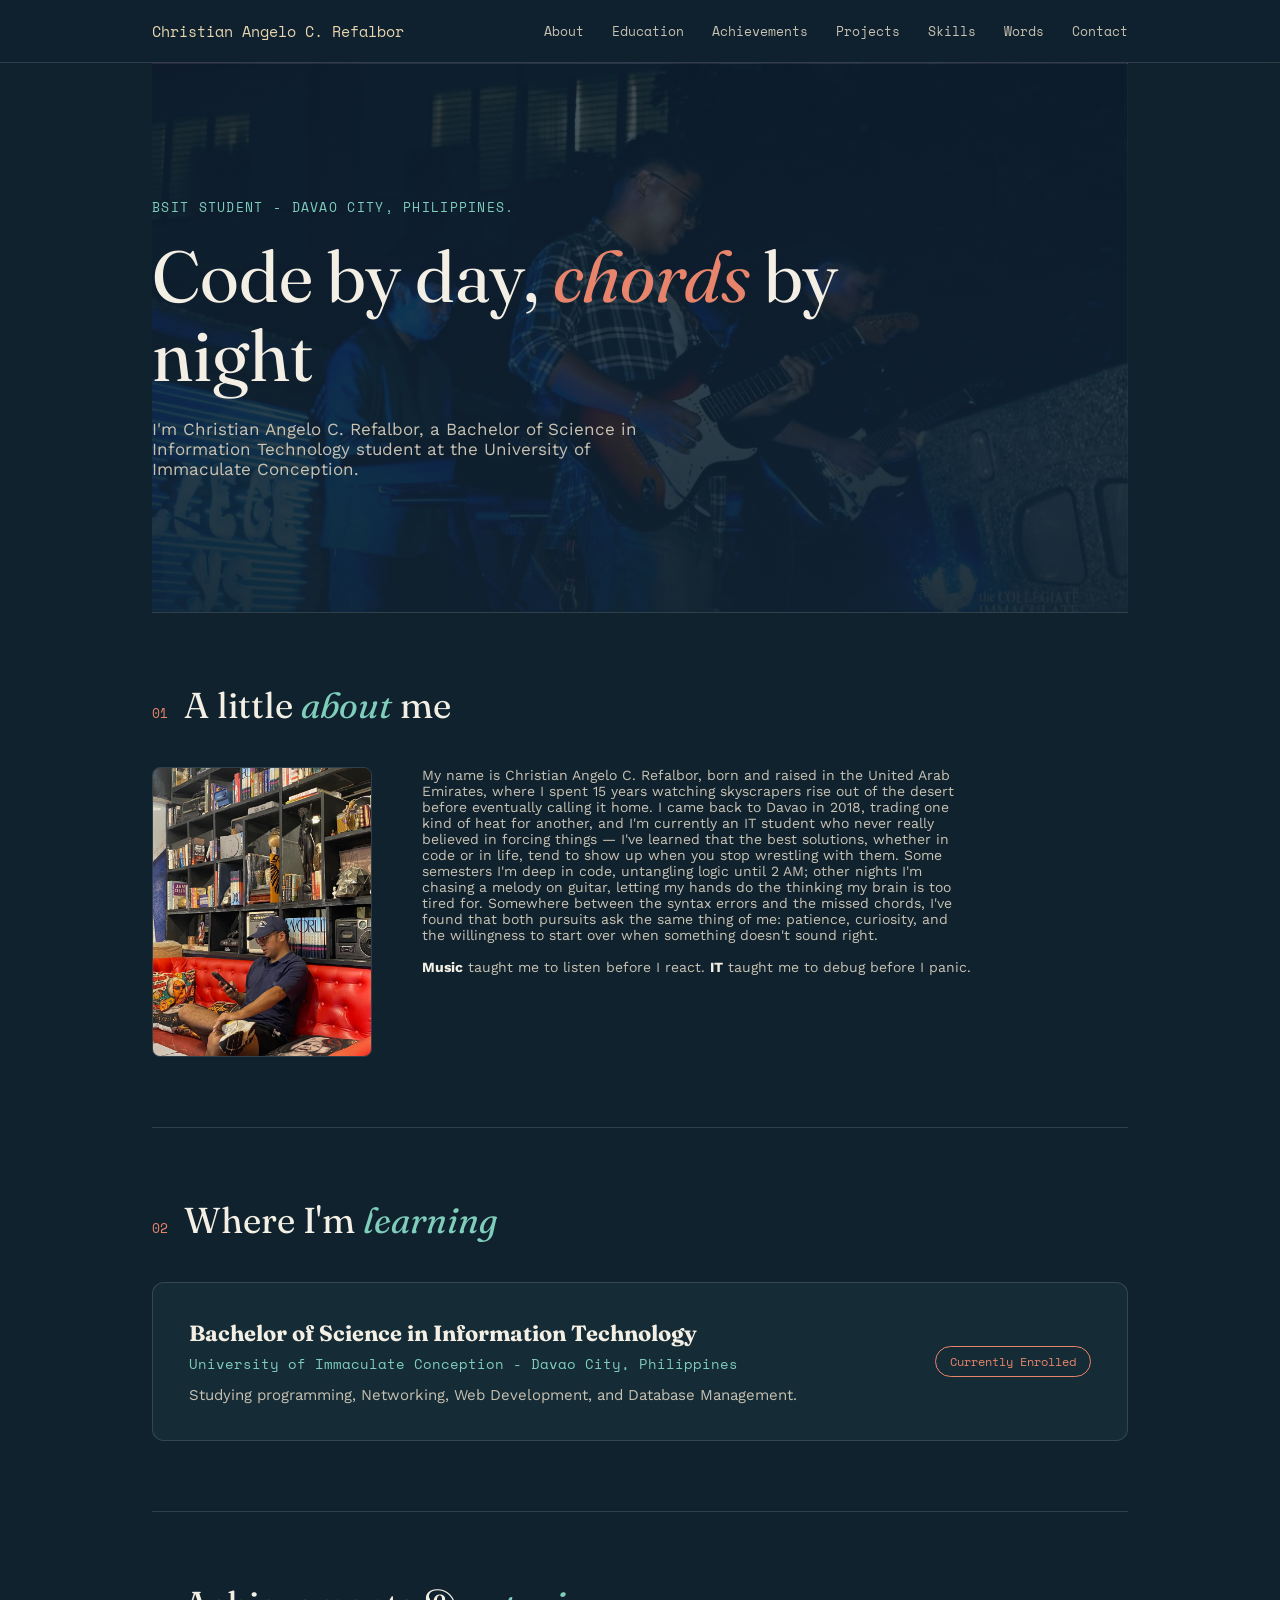
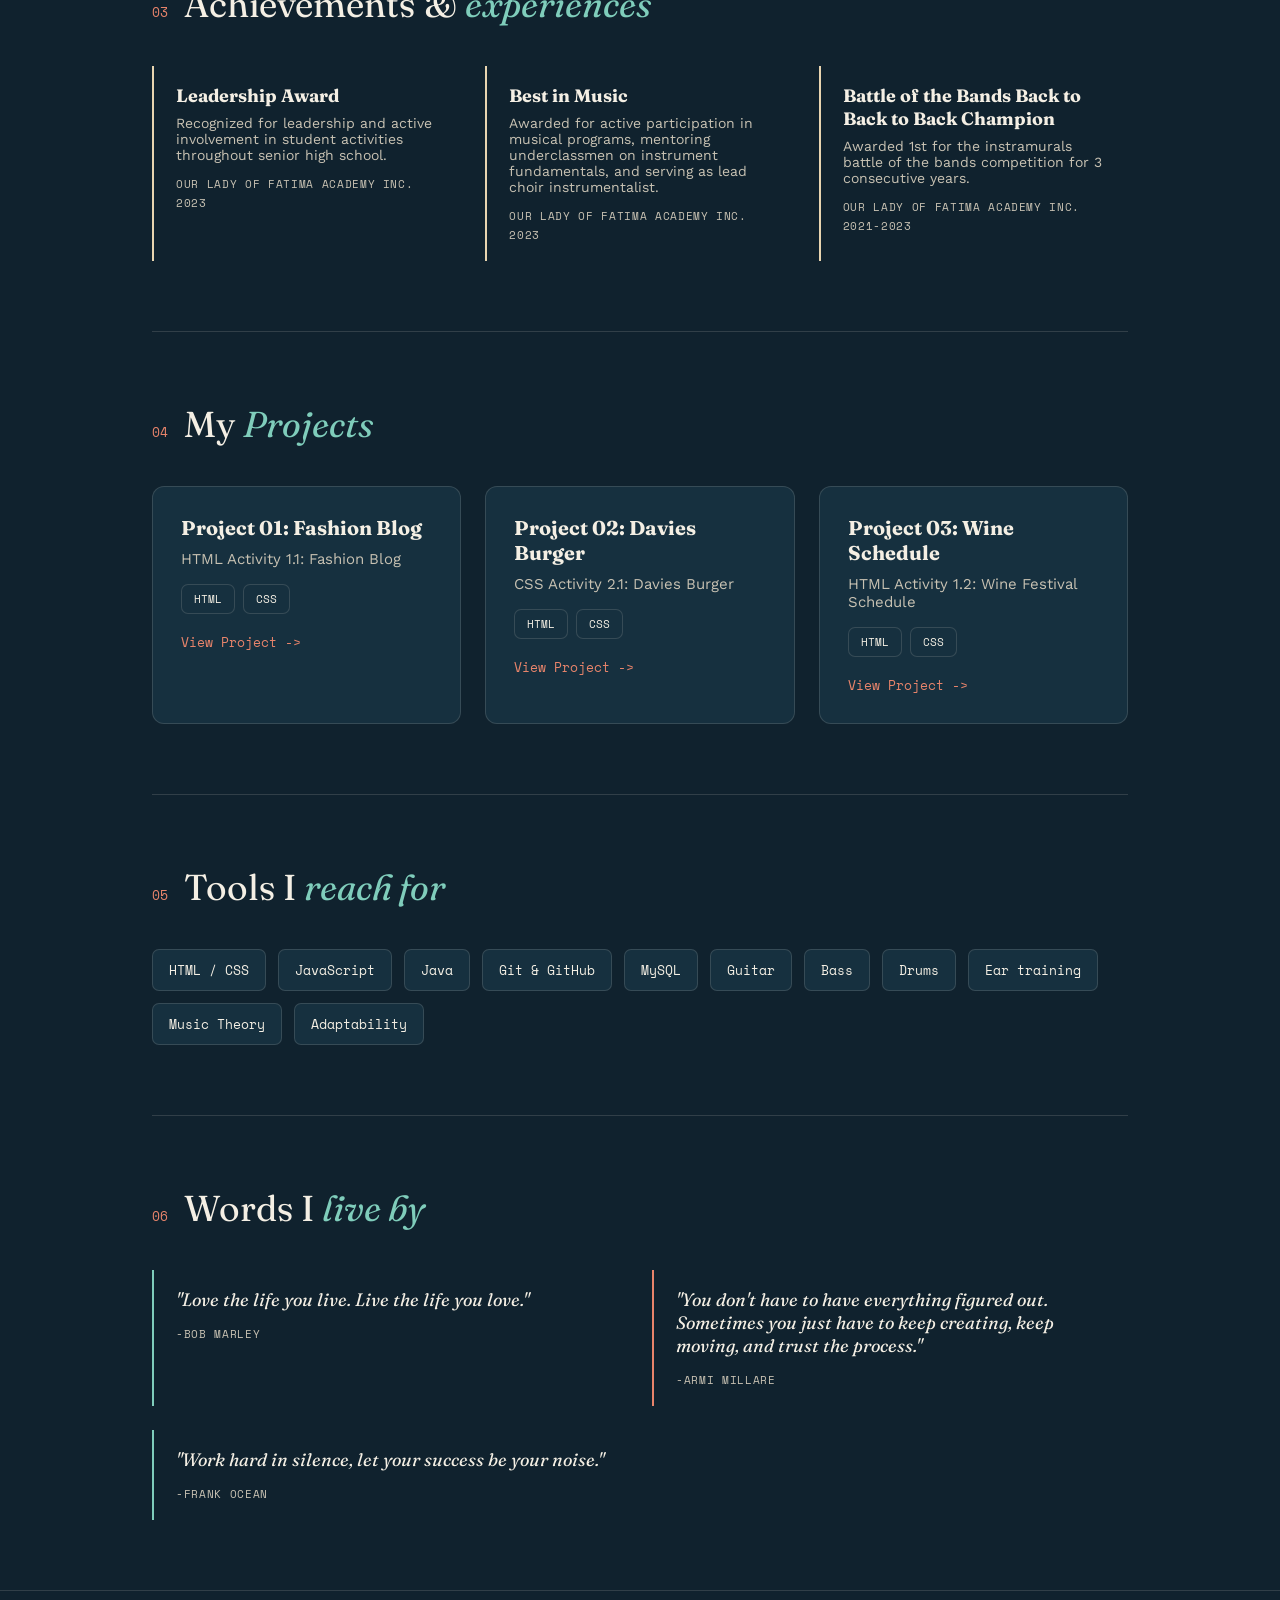
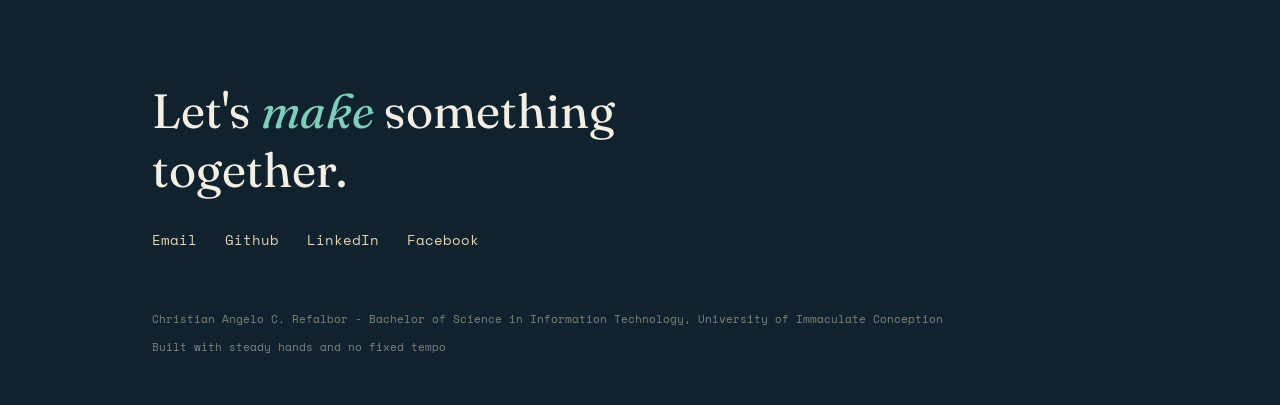
==== commit b9928f99: "Add" ====
--- a/Portfolio/index.html
+++ b/Portfolio/index.html
@@ -42,7 +42,7 @@
             <div class="about-grid">
                 <img class="portrait" src="images/profile.jpeg" alt="Photo of Christian Angelo C. Refalbor">
                 <div class="about-text">
-                    <p>I'm an IT student who never really believed in forcing things. Some semesters I'm deep in code, other nights I'm chasing a melody on guitar.</p>
+                    <p>My name is Christian Angelo C. Refalbor, born and raised in the United Arab Emirates, where I spent 15 years watching skyscrapers rise out of the desert before eventually calling it home. I came back to Davao in 2018, trading one kind of heat for another, and I'm currently an IT student who never really believed in forcing things — I've learned that the best solutions, whether in code or in life, tend to show up when you stop wrestling with them. Some semesters I'm deep in code, untangling logic until 2 AM; other nights I'm chasing a melody on guitar, letting my hands do the thinking my brain is too tired for. Somewhere between the syntax errors and the missed chords, I've found that both pursuits ask the same thing of me: patience, curiosity, and the willingness to start over when something doesn't sound right.</p>
                     <p><strong>Music</strong> taught me to listen before I react. <strong>IT</strong> taught me to debug before I panic.</p>
                 </div>
             </div>
@@ -79,6 +79,11 @@
                     <h3>Best in Music</h3>
                     <p>Awarded for active participation in musical programs, mentoring underclassmen on instrument fundamentals, and serving as lead choir instrumentalist.</p>
                     <span class="tag">Our Lady of Fatima Academy Inc. 2023</span>
+                </div>
+                <div class="achievement-card">
+                    <h3>Battle of the Bands Back to Back to Back Champion</h3>
+                    <p>Awarded 1st for the instramurals battle of the bands competition for 3 consecutive years.</p>
+                    <span class="tag">Our Lady of Fatima Academy Inc. 2021-2023</span>
                 </div>
             </div>
         </section>
--- a/Portfolio/style.css
+++ b/Portfolio/style.css
@@ -197,7 +197,7 @@
     color: var(--paper-dim);
     margin-bottom: 16px;
     max-width: 550px;
-    font-size: 22.5px;
+    font-size: 14px;
 }
 
 .about-text strong {
